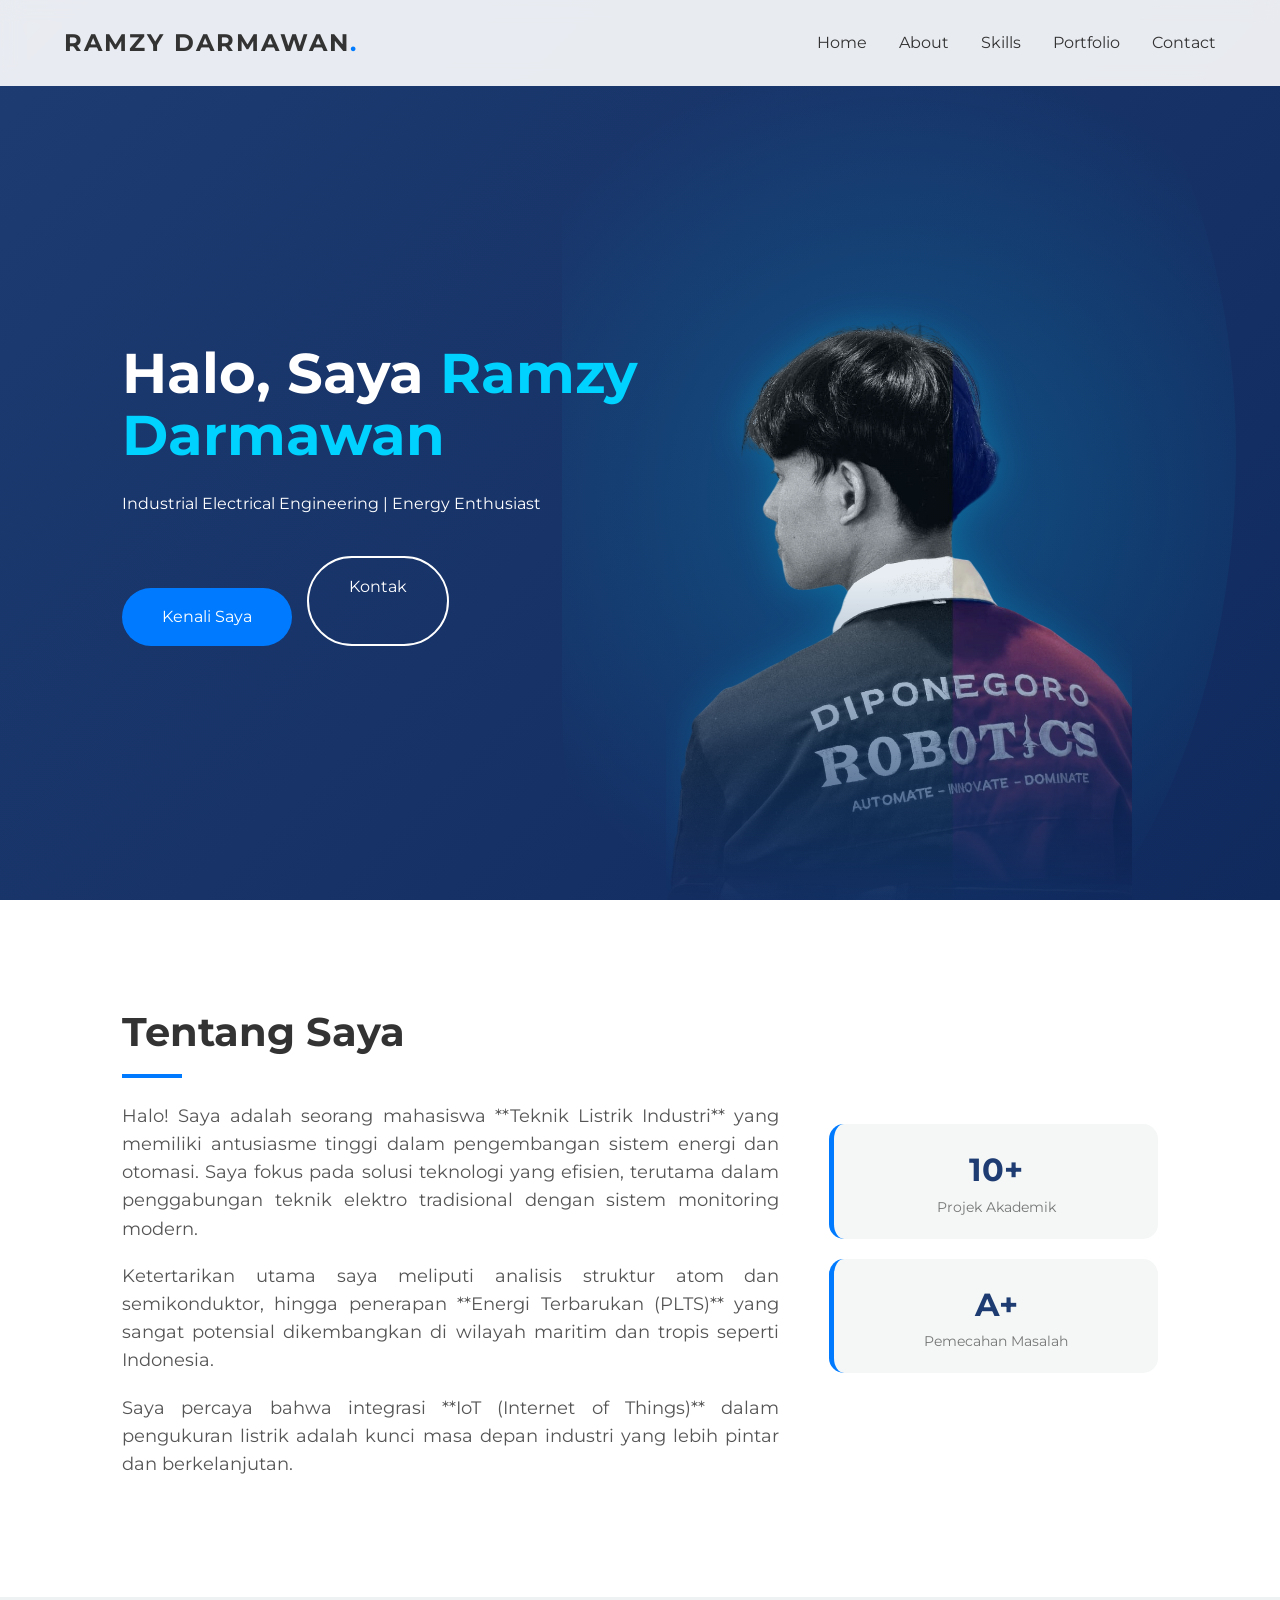
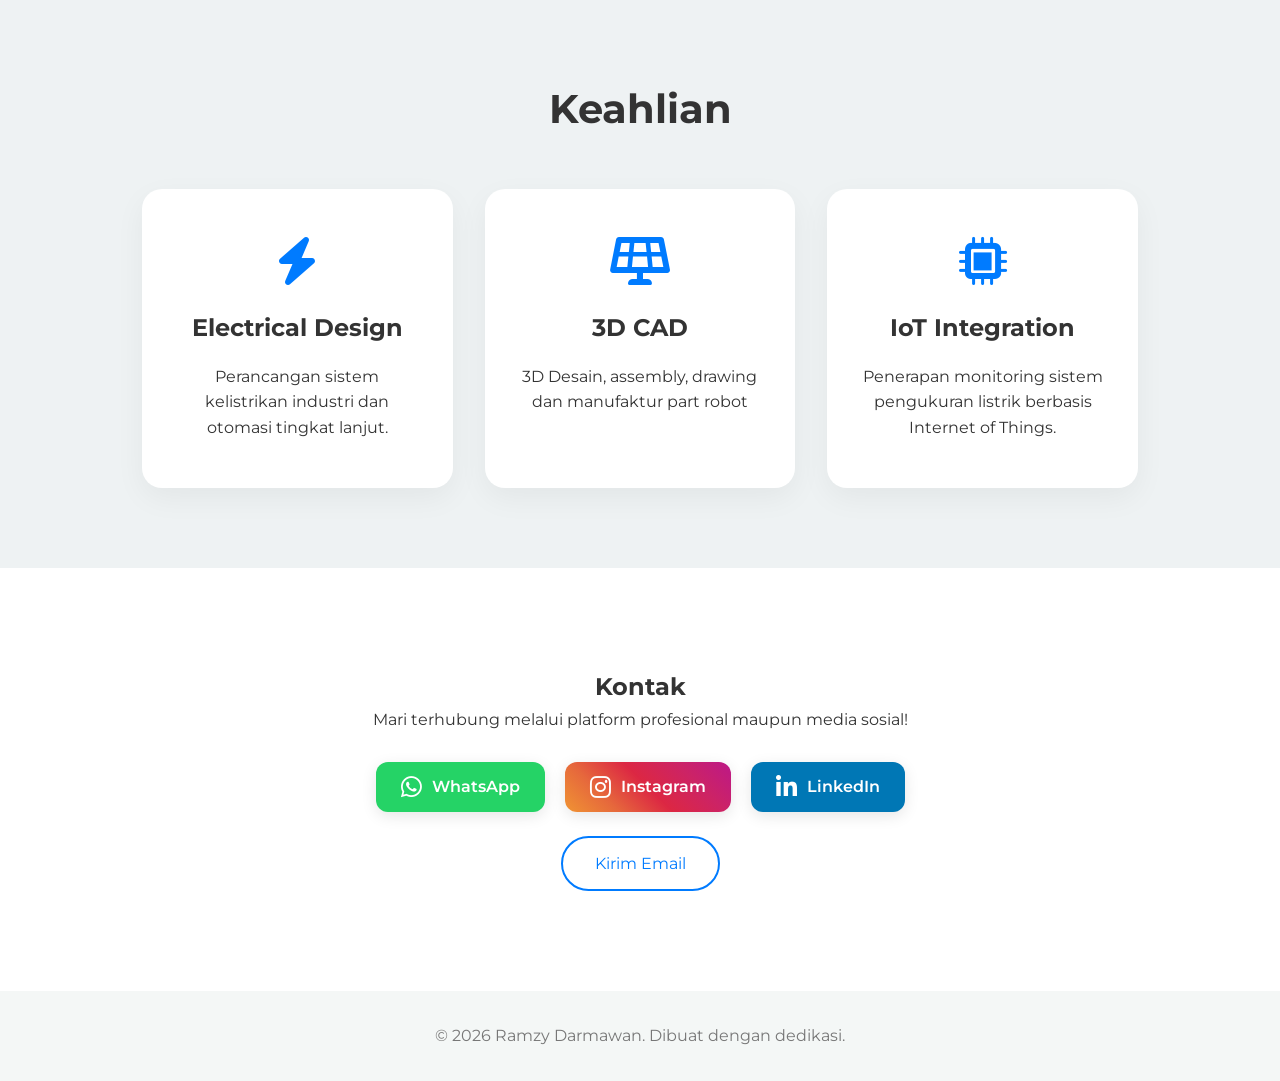
==== index.html @ 0d591571 "web utama" ====
<!DOCTYPE html>
<html lang="id">
<head>
    <meta charset="UTF-8">
    <meta name="viewport" content="width=device-width, initial-scale=1.0">
    <title>ramzy.com</title>
    
    <link rel="stylesheet" href="https://cdnjs.cloudflare.com/ajax/libs/font-awesome/6.0.0/css/all.min.css">
    
    <link rel="stylesheet" href="style.css">
    
    <link href="https://fonts.googleapis.com/css2?family=Montserrat:wght@300;400;700&display=swap" rel="stylesheet">
</head>
<body>
    <div id="preloader">
    <div class="loader">
        <div class="circle"></div>
        <div class="line"></div>
        <p>Loading<span>.</span><span>.</span><span>.</span></p>
    </div>
</div>

    <nav>
        <div class="logo">RAMZY DARMAWAN<span>.</span></div>
        <ul class="nav-links">
            <li><a href="#home">Home</a></li>
            <li><a href="#about">About</a></li>
            <li><a href="#skills">Skills</a></li>
            <li><a href="portofolio.html">Portfolio</a></li>
            <li><a href="#contact">Contact</a></li>
        </ul>
    </nav>

   <section id="home" class="hero">
        <div class="container hero-container">
            <div class="hero-content">
                <h1>Halo, Saya <span class="highlight">Ramzy Darmawan</span></h1>
                <p>Industrial Electrical Engineering | Energy Enthusiast</p>
                <div class="hero-btns">
                    <a href="#about" class="btn">Kenali Saya</a>
                    <a href="#contact" class="btn-outline-white">Kontak</a>
                </div>
            </div>
            
            <div class="hero-image-wrapper">
                <div class="abstract-shape"></div> <img src="foto-saya.png" alt="Foto Nama Anda" class="hero-img">
            </div>
        </div>
    </section>
    <section id="about" class="about">
        <div class="container">
            <div class="about-flex">
                <div class="about-text">
                    <h2>Tentang Saya</h2>
                    <p>Halo! Saya adalah seorang mahasiswa **Teknik Listrik Industri** yang memiliki antusiasme tinggi dalam pengembangan sistem energi dan otomasi. Saya fokus pada solusi teknologi yang efisien, terutama dalam penggabungan teknik elektro tradisional dengan sistem monitoring modern.</p>
                    <p>Ketertarikan utama saya meliputi analisis struktur atom dan semikonduktor, hingga penerapan **Energi Terbarukan (PLTS)** yang sangat potensial dikembangkan di wilayah maritim dan tropis seperti Indonesia.</p>
                    <p>Saya percaya bahwa integrasi **IoT (Internet of Things)** dalam pengukuran listrik adalah kunci masa depan industri yang lebih pintar dan berkelanjutan.</p>
                </div>
                <div class="about-stats">
                    <div class="stat-item">
                        <span>10+</span>
                        <p>Projek Akademik</p>
                    </div>
                    <div class="stat-item">
                        <span>A+</span>
                        <p>Pemecahan Masalah</p>
                    </div>
                </div>
            </div>
        </div>
    </section>
    <section id="skills" class="skills">
        <div class="container">
            <h2>Keahlian</h2>
            <div class="skills-grid">
                <div class="skill-card">
                    <i class="fas fa-bolt"></i>
                    <h3>Electrical Design</h3>
                    <p>Perancangan sistem kelistrikan industri dan otomasi tingkat lanjut.</p>
                </div>
                <div class="skill-card">
                    <i class="fas fa-solar-panel"></i>
                    <h3>3D CAD</h3>
                    <p>3D Desain, assembly, drawing dan manufaktur part robot</p>
                </div>
                <div class="skill-card">
                    <i class="fas fa-microchip"></i>
                    <h3>IoT Integration</h3>
                    <p>Penerapan monitoring sistem pengukuran listrik berbasis Internet of Things.</p>
                </div>
            </div>
        </div>
    </section>
    <section id="contact" class="contact">
        <div class="container">
            <h2>Kontak</h2>
            <p>Mari terhubung melalui platform profesional maupun media sosial!</p>
            
            <div class="social-links">
                <a href="https://wa.me/6288289019614" target="_blank" class="social-icon whatsapp">
                    <i class="fab fa-whatsapp"></i>
                    <span>WhatsApp</span>
                </a>

                <a href="https://instagram.com/ramzydrrmwn" target="_blank" class="social-icon instagram">
                    <i class="fab fa-instagram"></i>
                    <span>Instagram</span>
                </a>

                <a href="https://www.linkedin.com/in/ramzy-darmawan-42769236a?utm_source=share_via&utm_content=profile&utm_medium=member_android" target="_blank" class="social-icon linkedin">
                    <i class="fab fa-linkedin-in"></i>
                    <span>LinkedIn</span>
                </a>
            </div>

            <div class="email-direct">
                <a href="mailto:ramzydarmawan0@gmail.com" class="btn-outline">Kirim Email</a>
            </div>
        </div>
    </section>

    <footer>
        <p>&copy; 2026 Ramzy Darmawan. Dibuat dengan dedikasi.</p>
    </footer>

    <script src="script.js"></script>

</body>
</html>
---- style.css ----
/* Reset & Base Styles */
/* DASAR */
* { margin: 0; padding: 0; box-sizing: border-box; }
body { font-family: 'Montserrat', sans-serif; line-height: 1.6; color: #333; scroll-behavior: smooth; background-color: #f4f7f6; }
.container { max-width: 1100px; margin: auto; padding: 0 2rem; }

/* NAVIGASI */
nav { display: flex; justify-content: space-between; align-items: center; padding: 1.5rem 5%; background: rgba(255, 255, 255, 0.9); backdrop-filter: blur(10px); position: fixed; width: 100%; top: 0; z-index: 1000; }
.logo { font-size: 1.5rem; font-weight: 700; letter-spacing: 2px; }
.logo span { color: #007bff; }
.nav-links { display: flex; list-style: none; }
.nav-links li a { text-decoration: none; color: #333; margin-left: 2rem; transition: 0.3s; }
.nav-links li a:hover { color: #007bff; }

/* HERO */
.hero { height: 100vh; background: linear-gradient(135deg, #1e3c72 0%, #2a5298 100%); color: white; display: flex; align-items: center; justify-content: center; text-align: center; }
.hero h1 { font-size: 3.5rem; }
.highlight { color: #00d2ff; }
.btn { display: inline-block; padding: 1rem 2.5rem; background: #007bff; color: white; text-decoration: none; border-radius: 50px; margin-top: 2rem; transition: 0.3s; }

/* KONTAK & SOSIAL MEDIA */
.contact { padding: 100px 0; text-align: center; background: white; }
.social-links { display: flex; justify-content: center; gap: 20px; margin-top: 30px; flex-wrap: wrap; }
.social-icon { text-decoration: none; display: flex; align-items: center; padding: 12px 25px; border-radius: 12px; color: white; font-weight: 600; transition: 0.3s; box-shadow: 0 4px 15px rgba(0,0,0,0.1); }
.social-icon i { font-size: 1.5rem; margin-right: 10px; }

.whatsapp { background-color: #25D366; }
.instagram { background: linear-gradient(45deg, #f09433 0%, #e6683c 25%, #dc2743 50%, #cc2366 75%, #bc1888 100%); }
.linkedin { background-color: #0077b5; }

.social-icon:hover { transform: translateY(-5px); filter: brightness(1.1); }
.btn-outline { display: inline-block; padding: 0.8rem 2rem; border: 2px solid #007bff; color: #007bff; text-decoration: none; border-radius: 50px; margin-top: 1.5rem; }

footer { text-align: center; padding: 2rem; color: #777; }

/* SKILLS SECTION */
.skills {
    padding: 80px 0;
    background: #eef2f3;
    text-align: center;
}

.skills h2 {
    font-size: 2.5rem;
    margin-bottom: 3rem;
}

.skills-grid {
    display: grid;
    grid-template-columns: repeat(auto-fit, minmax(280px, 1fr));
    gap: 2rem;
    padding: 0 20px;
}

.skill-card {
    background: white;
    padding: 3rem 2rem;
    border-radius: 20px;
    box-shadow: 0 10px 30px rgba(0,0,0,0.05);
    transition: 0.3s;
}

.skill-card i {
    font-size: 3rem;
    color: #007bff;
    margin-bottom: 1.5rem;
}

.skill-card h3 {
    margin-bottom: 1rem;
    font-size: 1.5rem;
}

.skill-card:hover {
    transform: translateY(-10px);
    box-shadow: 0 15px 40px rgba(0,0,0,0.1);
}

/* ABOUT SECTION */
.about {
    padding: 100px 0;
    background: white;
}

.about-flex {
    display: flex;
    align-items: center;
    gap: 50px;
    flex-wrap: wrap; /* Agar rapi saat dibuka di HP */
}

.about-text {
    flex: 2;
    min-width: 300px;
}

.about-text h2 {
    font-size: 2.5rem;
    margin-bottom: 1.5rem;
    position: relative;
}

/* Garis dekorasi di bawah judul About */
.about-text h2::after {
    content: '';
    display: block;
    width: 60px;
    height: 4px;
    background: #007bff;
    margin-top: 10px;
}

.about-text p {
    margin-bottom: 1.2rem;
    font-size: 1.1rem;
    color: #555;
    text-align: justify;
}

.about-stats {
    flex: 1;
    display: flex;
    flex-direction: column;
    gap: 20px;
    min-width: 250px;
}

.stat-item {
    background: #f4f7f6;
    padding: 20px;
    border-radius: 15px;
    text-align: center;
    border-left: 5px solid #007bff;
}

.stat-item span {
    font-size: 2rem;
    font-weight: 700;
    color: #1e3c72;
    display: block;
}

.stat-item p {
    font-size: 0.9rem;
    color: #777;
    margin: 0;
}

/* Penyesuaian Mobile */
@media (max-width: 768px) {
    .about-flex {
        flex-direction: column;
        text-align: center;
    }
    .about-text h2::after {
        margin: 10px auto;
    }
}

/* --- UPDATE PADA HERO SECTION --- */

.hero {
    min-height: 100vh;
    /* Kita gunakan warna gelap di awal agar menyatu saat foto memudar ke bawah */
    background: linear-gradient(135deg, #1e3c72 0%, #102a5e 100%);
    color: white;
    display: flex;
    align-items: center;
    position: relative;
    overflow: hidden; /* Agar bentuk abstrak tidak keluar jalur */
    padding-top: 80px; /* Jarak agar tidak tertutup nav */
}

/* Container khusus Hero agar flex-direction bisa diatur di mobile */
.hero-container {
    display: flex;
    align-items: center;
    justify-content: space-between;
    width: 100%;
}

/* Sisi Teks */
.hero-content {
    flex: 1;
    text-align: left;
    z-index: 10; /* Agar teks di atas bentuk abstrak */
}

.hero-content h1 {
    font-size: 3.5rem;
    line-height: 1.1;
    margin-bottom: 1.5rem;
}

.hero-btns {
    display: flex;
    gap: 15px;
    margin-top: 2.5rem;
}

/* Tombol Putih Transparan di Hero */
.btn-outline-white {
    display: inline-block;
    padding: 1rem 2.5rem;
    border: 2px solid white;
    color: white;
    text-decoration: none;
    border-radius: 50px;
    transition: 0.3s;
}

.btn-outline-white:hover {
    background: white;
    color: #1e3c72;
}

/* --- SISI FOTO DENGAN EFEK ABSTRAK --- */
.hero-image-wrapper {
    flex: 1;
    display: flex;
    justify-content: center;
    align-items: center;
    position: relative;
    height: 100%;
}

.hero-img {
    max-width: 90%;
    height: auto;
    object-fit: cover;
    z-index: 5;
    
    /* Trik 1: CSS MASKING - Membuat bagian bawah foto memudar */
    -webkit-mask-image: linear-gradient(to bottom, black 60%, transparent 100%);
    mask-image: linear-gradient(to bottom, black 60%, transparent 100%);
    
    /* Trik 2: Opacity sedikit diturunkan agar warna background tembus */
    opacity: 0.9;
    
    /* Trik 3: Filter untuk menyatukan warna (Opsional, matikan jika ingin warna asli) */
    filter: brightness(1.1) contrast(1.1) saturate(0.9) drop-shadow(0 0 20px rgba(0,210,255,0.3));
}

/* Bentuk Abstrak di Belakang Foto */
.abstract-shape {
    position: absolute;
    width: 130%;
    height: 130%;
    background: radial-gradient(circle, rgba(0,210,255,0.2) 0%, rgba(30,60,114,0) 70%);
    border-radius: 45% 55% 70% 30% / 30% 60% 70% 40%; /* Bentuk tidak beraturan */
    animation: morph 10s linear infinite; /* Animasi bergerak pelan */
    z-index: 1;
}

/* Animasi untuk bentuk abstrak */
@keyframes morph {
    0% { border-radius: 45% 55% 70% 30% / 30% 60% 70% 40%; transform: rotate(0deg); }
    50% { border-radius: 70% 30% 30% 70% / 60% 30% 60% 40%; transform: rotate(180deg); }
    100% { border-radius: 45% 55% 70% 30% / 30% 60% 70% 40%; transform: rotate(360deg); }
}

/* Responsivitas Mobile */
@media (max-width: 992px) {
    .hero-container {
        flex-direction: column-reverse; /* Foto di atas teks saat mobile */
        text-align: center;
        padding-bottom: 50px;
    }
    .hero-content {
        text-align: center;
        padding-top: 30px;
    }
    .hero-content h1 { font-size: 2.5rem; }
    .hero-btns { justify-content: center; }
    .hero-image-wrapper { width: 100%; margin-top: 20px; }
    .hero-img { max-width: 70%; }
}

/* Styling untuk Sticky Nav yang diaktifkan JS */
.nav-active {
    background: white !important;
    box-shadow: 0 5px 20px rgba(0,0,0,0.1);
    padding: 1rem 5% !important;
}

/* Styling untuk Animasi Muncul (Scroll Reveal) */
.hidden {
    opacity: 0;
    transform: translateY(30px);
    transition: all 0.8s ease-out;
}

.show {
    opacity: 1;
    transform: translateY(0);
}

/* Delay agar skill card muncul bergantian */
.skill-card:nth-child(2) { transition-delay: 0.2s; }
.skill-card:nth-child(3) { transition-delay: 0.4s; }

/* PORTOFOLIO PAGE STYLES */
.portofolio-header {
    padding: 150px 0 60px;
    background: #f4f7f6;
    text-align: center;
}

.portofolio-header h1 { font-size: 3rem; color: #1e3c72; }

.portofolio-grid {
    display: grid;
    grid-template-columns: repeat(auto-fit, minmax(320px, 1fr));
    gap: 30px;
    padding: 60px 0;
}

.portofolio-card {
    background: white;
    border-radius: 15px;
    overflow: hidden;
    box-shadow: 0 10px 20px rgba(0,0,0,0.05);
    transition: 0.3s;
}

.card-image {
    position: relative;
    height: 220px;
    background: #ddd; /* Warna pengganti jika gambar belum ada */
}

.card-image img {
    width: 100%;
    height: 100%;
    object-fit: cover;
}

.card-overlay {
    position: absolute;
    top: 15px;
    left: 15px;
}

.card-overlay span {
    background: #007bff;
    color: white;
    padding: 5px 15px;
    border-radius: 20px;
    font-size: 0.8rem;
    font-weight: 700;
}

.card-info {
    padding: 25px;
}

.card-info h3 { margin-bottom: 10px; color: #333; }
.card-info p { color: #777; font-size: 0.95rem; margin-bottom: 20px; }

.read-more {
    text-decoration: none;
    color: #007bff;
    font-weight: 700;
    font-size: 0.9rem;
}

.portofolio-card:hover {
    transform: translateY(-10px);
    box-shadow: 0 20px 40px rgba(0,0,0,0.1);
}

.active-link {
    color: #007bff !important;
    font-weight: 700;
}

/* --- PRELOADER STYLES --- */
#preloader {
    position: fixed;
    top: 0;
    left: 0;
    width: 100%;
    height: 100vh;
    background: #1e3c72; /* Warna senada dengan Hero */
    display: flex;
    justify-content: center;
    align-items: center;
    z-index: 9999; /* Pastikan di atas segalanya */
    transition: opacity 0.8s ease, visibility 0.8s;
}

.loader {
    text-align: center;
    color: white;
}

.circle {
    width: 50px;
    height: 50px;
    border: 5px solid rgba(255, 255, 255, 0.1);
    border-top: 5px solid #00d2ff;
    border-radius: 50%;
    margin: 0 auto 20px;
    animation: spin 1s linear infinite;
}

.line {
    width: 100px;
    height: 3px;
    background: rgba(255, 255, 255, 0.1);
    position: relative;
    overflow: hidden;
    margin: 10px auto;
}

.line::after {
    content: '';
    position: absolute;
    left: -100%;
    width: 100%;
    height: 100%;
    background: #00d2ff;
    animation: loading-line 1.5s infinite;
}

#preloader p {
    font-family: 'Montserrat', sans-serif;
    letter-spacing: 3px;
    font-size: 0.8rem;
    text-transform: uppercase;
}

/* Animasi Putar & Garis */
@keyframes spin {
    to { transform: rotate(360deg); }
}

@keyframes loading-line {
    to { left: 100%; }
}

/* Class untuk menghilangkan loader (dipicu JS) */
.preloader-hidden {
    opacity: 0;
    visibility: hidden;
}

/* Tambahkan ini di style.css */
.hero-content {
    animation: fadeInUp 1.2s ease forwards;
    opacity: 0; /* Mulai dari tidak terlihat */
}

@keyframes fadeInUp {
    from {
        opacity: 0;
        transform: translateY(30px);
    }
    to {
        opacity: 1;
        transform: translateY(0);
    }
}

/* --- CV SECTION STYLES --- */
.cv-section {
    padding: 80px 0;
    background: #eef2f3;
}

.cv-box {
    background: linear-gradient(135deg, #1e3c72 0%, #2a5298 100%);
    border-radius: 20px;
    padding: 50px;
    display: flex;
    align-items: center;
    justify-content: space-between;
    color: white;
    box-shadow: 0 15px 35px rgba(30, 60, 114, 0.2);
}

.cv-content {
    flex: 2;
}

.cv-content h2 {
    font-size: 2.2rem;
    margin-bottom: 15px;
}

.cv-content p {
    font-size: 1.1rem;
    margin-bottom: 30px;
    opacity: 0.9;
}

.cv-actions {
    display: flex;
    gap: 15px;
    flex-wrap: wrap;
}

.btn-cv {
    background: #00d2ff;
    color: #1e3c72;
    padding: 12px 25px;
    border-radius: 50px;
    text-decoration: none;
    font-weight: 700;
    display: flex;
    align-items: center;
    gap: 10px;
    transition: 0.3s;
}

.btn-cv:hover {
    transform: translateY(-3px);
    box-shadow: 0 5px 15px rgba(0, 210, 255, 0.4);
    background: white;
}

.btn-cv-outline {
    border: 2px solid white;
    color: white;
    padding: 12px 25px;
    border-radius: 50px;
    text-decoration: none;
    font-weight: 700;
    display: flex;
    align-items: center;
    gap: 10px;
    transition: 0.3s;
}

.btn-cv-outline:hover {
    background: white;
    color: #1e3c72;
}

.cv-icon {
    flex: 1;
    font-size: 8rem;
    text-align: right;
    opacity: 0.2;
}

/* Responsivitas Mobile */
@media (max-width: 768px) {
    .cv-box {
        flex-direction: column;
        text-align: center;
        padding: 30px;
    }
    .cv-icon {
        display: none; /* Sembunyikan ikon di HP agar hemat tempat */
    }
    .cv-actions {
        justify-content: center;
    }
}
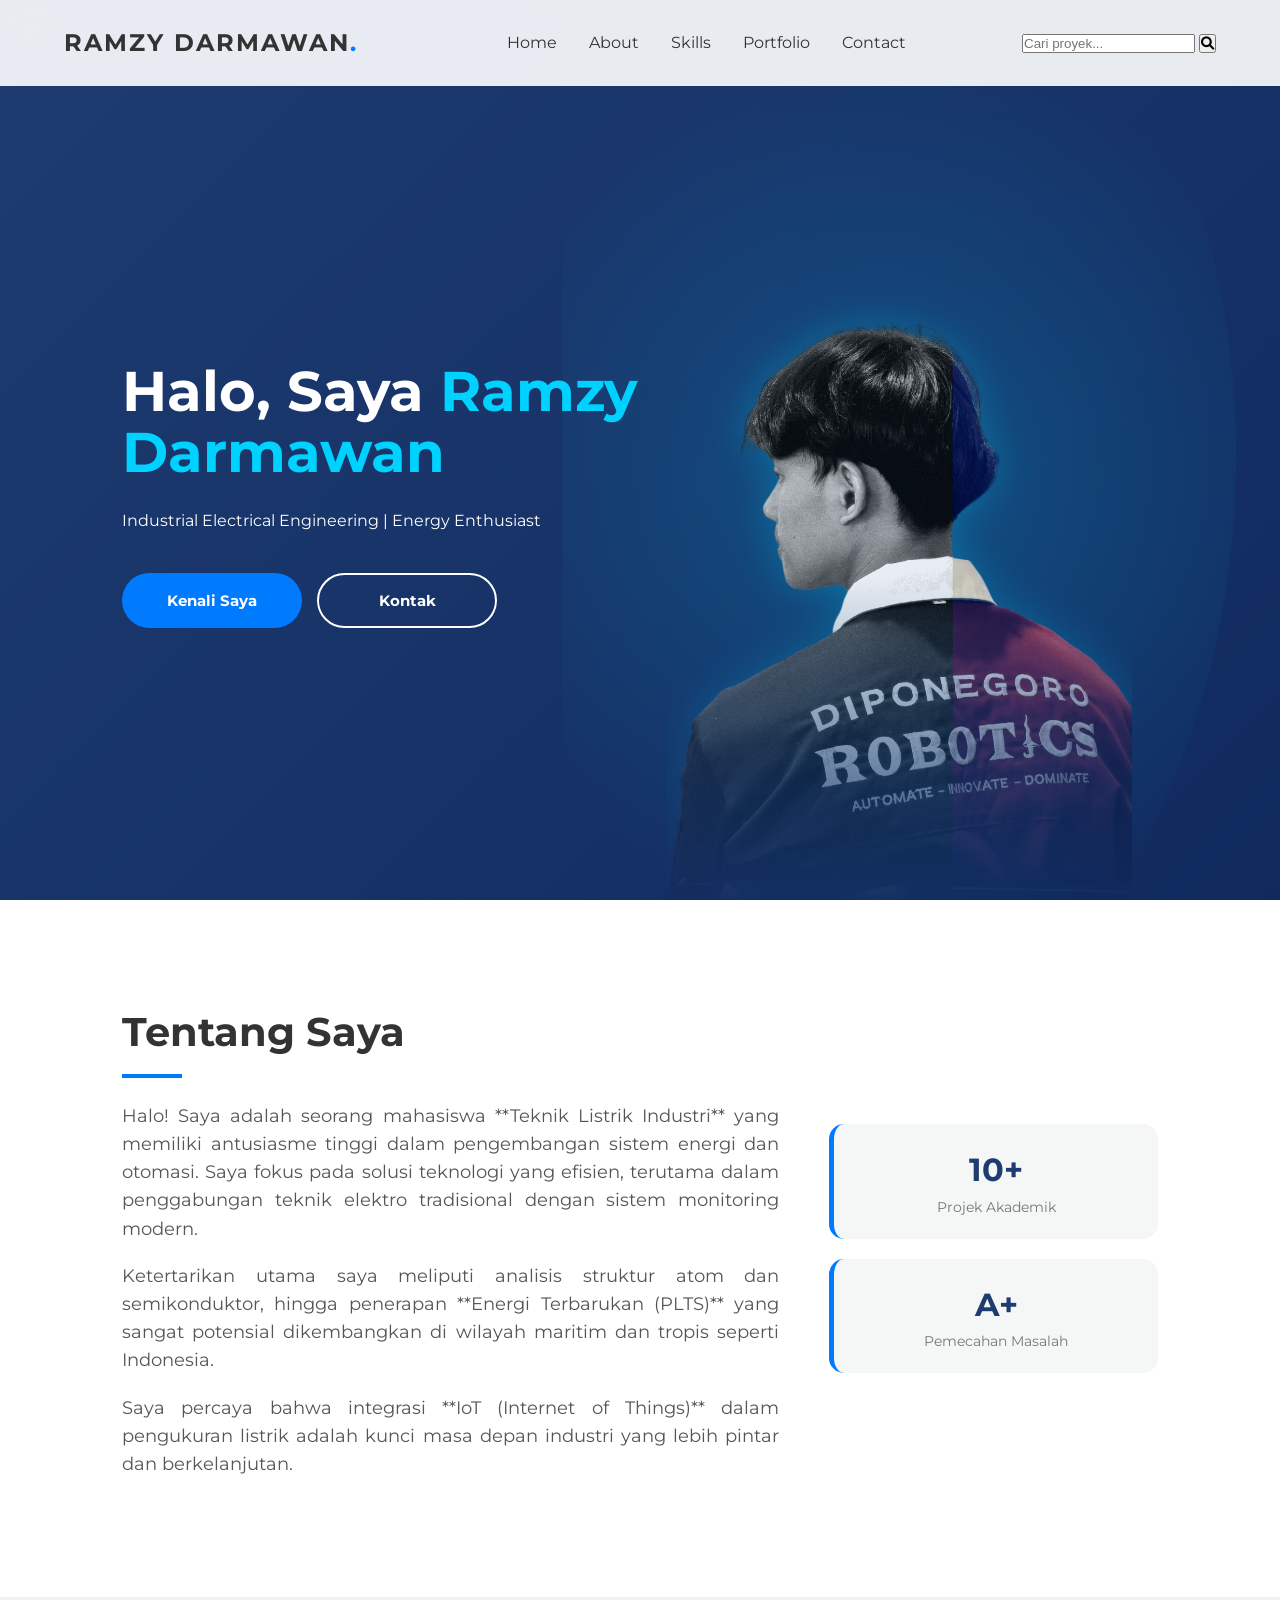
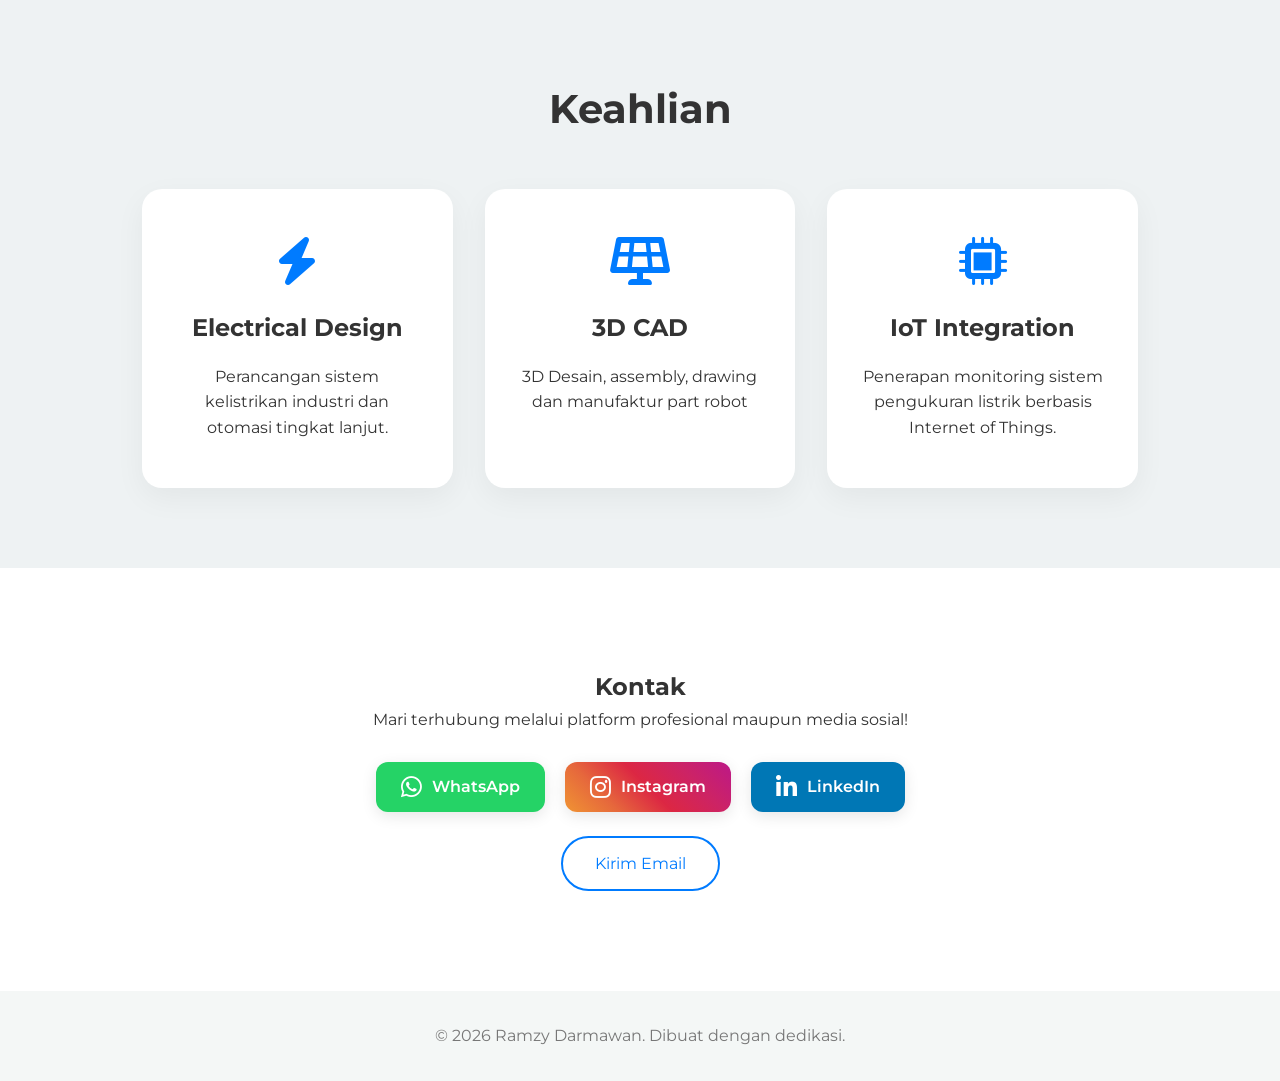
==== commit a39d611d: "Update index.html" ====
--- a/index.html
+++ b/index.html
@@ -29,6 +29,10 @@
             <li><a href="portofolio.html">Portfolio</a></li>
             <li><a href="#contact">Contact</a></li>
         </ul>
+        <div class="search-container">
+            <input type="text" id="search-input" placeholder="Cari proyek...">
+            <button id="search-btn"><i class="fas fa-search"></i></button>
+        </div>
     </nav>
 
    <section id="home" class="hero">
@@ -126,4 +130,4 @@
     <script src="script.js"></script>
 
 </body>
-</html>+</html>
--- a/style.css
+++ b/style.css
@@ -192,21 +192,54 @@
     margin-bottom: 1.5rem;
 }
 
+/* --- GANTI KODE TADI DENGAN INI --- */
+
 .hero-btns {
     display: flex;
+     align-items: center;
+    justify-content: flex-start;
     gap: 15px;
     margin-top: 2.5rem;
 }
 
-/* Tombol Putih Transparan di Hero */
-.btn-outline-white {
-    display: inline-block;
-    padding: 1rem 2.5rem;
-    border: 2px solid white;
-    color: white;
+/* Base style untuk semua tombol di Hero agar ukurannya SAMA */
+.btn, .btn-outline-white {
+     margin: 0;
+    display: flex;            /* Menggunakan flex agar teks di tengah */
+    align-items: center;      /* Rata tengah vertikal */
+    justify-content: center;   /* Rata tengah horizontal */
+    
+    /* Tentukan ukuran tetap di sini */
+    width: 180px;             /* Lebar tombol */
+    height: 55px;             /* Tinggi tombol */
+    
     text-decoration: none;
     border-radius: 50px;
+    font-weight: 700;
     transition: 0.3s;
+    font-size: 0.95rem;
+    
+    /* Penting: Agar border tidak menambah ukuran luar tombol */
+    box-sizing: border-box; 
+}
+
+/* Warna Tombol Biru (Kenali Saya) */
+.btn {
+    background: #007bff;
+    color: white;
+    border: none;
+}
+
+.btn:hover {
+    transform: translateY(-3px);
+    box-shadow: 0 10px 20px rgba(0, 123, 255, 0.3);
+}
+
+/* Warna Tombol Outline (Kontak) */
+.btn-outline-white {
+    border: 2px solid white;
+    color: white;
+    background: transparent;
 }
 
 .btn-outline-white:hover {
@@ -557,4 +590,4 @@
     .cv-actions {
         justify-content: center;
     }
-}+}
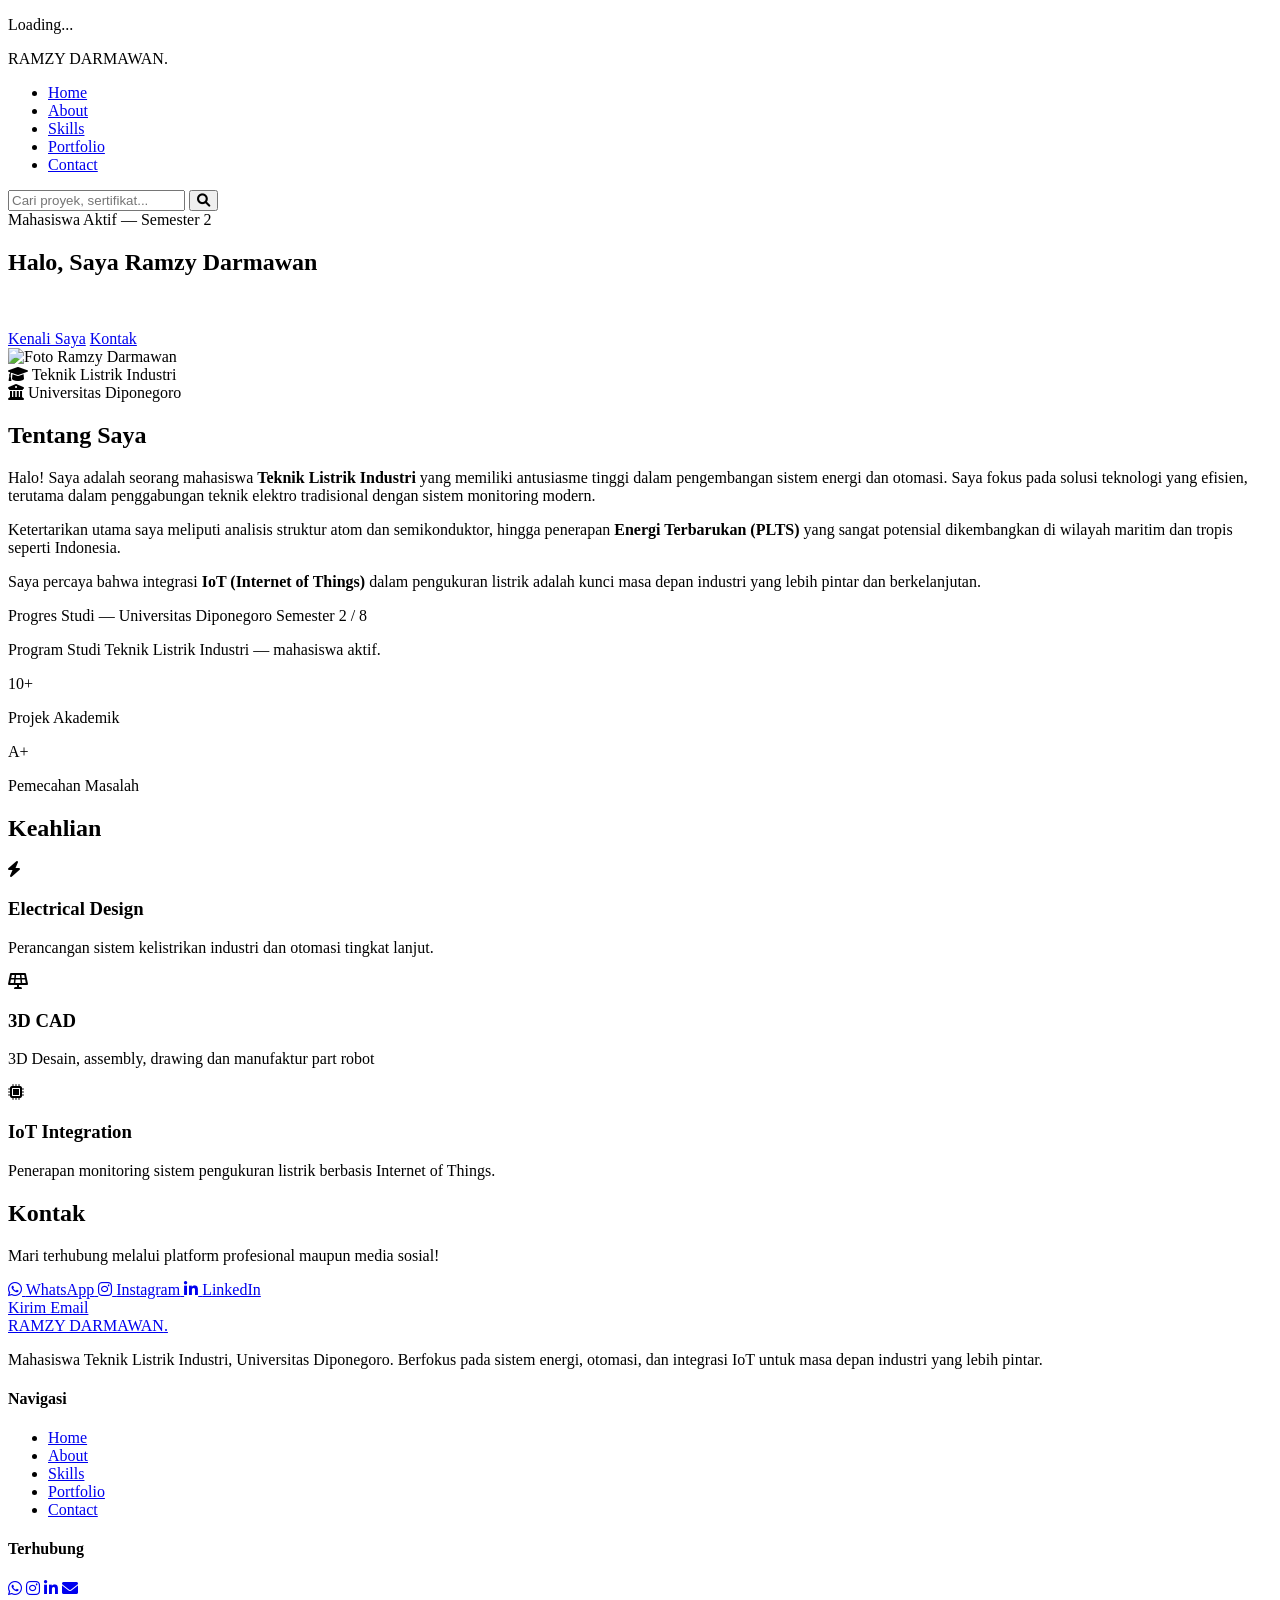
==== commit 182b2ad8: "Revise index.html for content and structure updates Updated the content and structure of the index.h" ====
--- a/index.html
+++ b/index.html
@@ -3,22 +3,20 @@
 <head>
     <meta charset="UTF-8">
     <meta name="viewport" content="width=device-width, initial-scale=1.0">
-    <title>ramzy.com</title>
-    
+    <title>Ramzy Darmawan | Teknik Listrik Industri</title>
+
     <link rel="stylesheet" href="https://cdnjs.cloudflare.com/ajax/libs/font-awesome/6.0.0/css/all.min.css">
-    
-    <link rel="stylesheet" href="style.css">
-    
+    <link rel="stylesheet" href="assets/css/style.css">
     <link href="https://fonts.googleapis.com/css2?family=Montserrat:wght@300;400;700&display=swap" rel="stylesheet">
 </head>
 <body>
     <div id="preloader">
-    <div class="loader">
-        <div class="circle"></div>
-        <div class="line"></div>
-        <p>Loading<span>.</span><span>.</span><span>.</span></p>
+        <div class="loader">
+            <div class="circle"></div>
+            <div class="line"></div>
+            <p>Loading<span>.</span><span>.</span><span>.</span></p>
+        </div>
     </div>
-</div>
 
     <nav>
         <div class="logo">RAMZY DARMAWAN<span>.</span></div>
@@ -30,35 +28,51 @@
             <li><a href="#contact">Contact</a></li>
         </ul>
         <div class="search-container">
-            <input type="text" id="search-input" placeholder="Cari proyek...">
+            <input type="text" id="search-input" placeholder="Cari proyek, sertifikat...">
             <button id="search-btn"><i class="fas fa-search"></i></button>
         </div>
     </nav>
 
-   <section id="home" class="hero">
+    <section id="home" class="hero">
         <div class="container hero-container">
             <div class="hero-content">
+                <div class="hero-badge"><span class="dot"></span> Mahasiswa Aktif &mdash; Semester 2</div>
                 <h1>Halo, Saya <span class="highlight">Ramzy Darmawan</span></h1>
-                <p>Industrial Electrical Engineering | Energy Enthusiast</p>
+                <p class="hero-role"><span id="hero-role-text"></span><span class="cursor">&nbsp;</span></p>
                 <div class="hero-btns">
                     <a href="#about" class="btn">Kenali Saya</a>
                     <a href="#contact" class="btn-outline-white">Kontak</a>
                 </div>
             </div>
-            
+
             <div class="hero-image-wrapper">
-                <div class="abstract-shape"></div> <img src="foto-saya.png" alt="Foto Nama Anda" class="hero-img">
+                <div class="abstract-shape"></div>
+                <img src="assets/img/foto-saya.png" alt="Foto Ramzy Darmawan" class="hero-img">
+                <div class="hero-floating-chip chip-1"><i class="fas fa-graduation-cap"></i> Teknik Listrik Industri</div>
+                <div class="hero-floating-chip chip-2"><i class="fas fa-university"></i> Universitas Diponegoro</div>
             </div>
         </div>
     </section>
+
     <section id="about" class="about">
         <div class="container">
             <div class="about-flex">
                 <div class="about-text">
                     <h2>Tentang Saya</h2>
-                    <p>Halo! Saya adalah seorang mahasiswa **Teknik Listrik Industri** yang memiliki antusiasme tinggi dalam pengembangan sistem energi dan otomasi. Saya fokus pada solusi teknologi yang efisien, terutama dalam penggabungan teknik elektro tradisional dengan sistem monitoring modern.</p>
-                    <p>Ketertarikan utama saya meliputi analisis struktur atom dan semikonduktor, hingga penerapan **Energi Terbarukan (PLTS)** yang sangat potensial dikembangkan di wilayah maritim dan tropis seperti Indonesia.</p>
-                    <p>Saya percaya bahwa integrasi **IoT (Internet of Things)** dalam pengukuran listrik adalah kunci masa depan industri yang lebih pintar dan berkelanjutan.</p>
+                    <p>Halo! Saya adalah seorang mahasiswa <strong>Teknik Listrik Industri</strong> yang memiliki antusiasme tinggi dalam pengembangan sistem energi dan otomasi. Saya fokus pada solusi teknologi yang efisien, terutama dalam penggabungan teknik elektro tradisional dengan sistem monitoring modern.</p>
+                    <p>Ketertarikan utama saya meliputi analisis struktur atom dan semikonduktor, hingga penerapan <strong>Energi Terbarukan (PLTS)</strong> yang sangat potensial dikembangkan di wilayah maritim dan tropis seperti Indonesia.</p>
+                    <p>Saya percaya bahwa integrasi <strong>IoT (Internet of Things)</strong> dalam pengukuran listrik adalah kunci masa depan industri yang lebih pintar dan berkelanjutan.</p>
+
+                    <div class="about-progress">
+                        <div class="about-progress-label">
+                            <span>Progres Studi &mdash; Universitas Diponegoro</span>
+                            <span>Semester 2 / 8</span>
+                        </div>
+                        <div class="about-progress-bar">
+                            <div class="about-progress-fill"></div>
+                        </div>
+                        <p class="about-progress-note">Program Studi Teknik Listrik Industri &mdash; mahasiswa aktif.</p>
+                    </div>
                 </div>
                 <div class="about-stats">
                     <div class="stat-item">
@@ -73,33 +87,38 @@
             </div>
         </div>
     </section>
+
     <section id="skills" class="skills">
         <div class="container">
             <h2>Keahlian</h2>
             <div class="skills-grid">
-                <div class="skill-card">
+                <div class="skill-card" style="--meter: 85%;">
                     <i class="fas fa-bolt"></i>
                     <h3>Electrical Design</h3>
                     <p>Perancangan sistem kelistrikan industri dan otomasi tingkat lanjut.</p>
+                    <div class="skill-meter"><div class="skill-meter-fill"></div></div>
                 </div>
-                <div class="skill-card">
+                <div class="skill-card" style="--meter: 80%;">
                     <i class="fas fa-solar-panel"></i>
                     <h3>3D CAD</h3>
                     <p>3D Desain, assembly, drawing dan manufaktur part robot</p>
+                    <div class="skill-meter"><div class="skill-meter-fill"></div></div>
                 </div>
-                <div class="skill-card">
+                <div class="skill-card" style="--meter: 75%;">
                     <i class="fas fa-microchip"></i>
                     <h3>IoT Integration</h3>
                     <p>Penerapan monitoring sistem pengukuran listrik berbasis Internet of Things.</p>
+                    <div class="skill-meter"><div class="skill-meter-fill"></div></div>
                 </div>
             </div>
         </div>
     </section>
+
     <section id="contact" class="contact">
         <div class="container">
             <h2>Kontak</h2>
             <p>Mari terhubung melalui platform profesional maupun media sosial!</p>
-            
+
             <div class="social-links">
                 <a href="https://wa.me/6288289019614" target="_blank" class="social-icon whatsapp">
                     <i class="fab fa-whatsapp"></i>
@@ -123,11 +142,40 @@
         </div>
     </section>
 
-    <footer>
-        <p>&copy; 2026 Ramzy Darmawan. Dibuat dengan dedikasi.</p>
+    <footer class="site-footer">
+        <div class="container">
+            <div class="footer-grid">
+                <div class="footer-brand">
+                    <a href="index.html" class="logo">RAMZY DARMAWAN<span>.</span></a>
+                    <p>Mahasiswa Teknik Listrik Industri, Universitas Diponegoro. Berfokus pada sistem energi, otomasi, dan integrasi IoT untuk masa depan industri yang lebih pintar.</p>
+                </div>
+                <div class="footer-col">
+                    <h4>Navigasi</h4>
+                    <ul class="footer-nav-links">
+                        <li><a href="#home">Home</a></li>
+                        <li><a href="#about">About</a></li>
+                        <li><a href="#skills">Skills</a></li>
+                        <li><a href="portofolio.html">Portfolio</a></li>
+                        <li><a href="#contact">Contact</a></li>
+                    </ul>
+                </div>
+                <div class="footer-col">
+                    <h4>Terhubung</h4>
+                    <div class="footer-social">
+                        <a href="https://wa.me/6288289019614" target="_blank" aria-label="WhatsApp"><i class="fab fa-whatsapp"></i></a>
+                        <a href="https://instagram.com/ramzydrrmwn" target="_blank" aria-label="Instagram"><i class="fab fa-instagram"></i></a>
+                        <a href="https://www.linkedin.com/in/ramzy-darmawan-42769236a" target="_blank" aria-label="LinkedIn"><i class="fab fa-linkedin-in"></i></a>
+                        <a href="mailto:ramzydarmawan0@gmail.com" aria-label="Email"><i class="fas fa-envelope"></i></a>
+                    </div>
+                </div>
+            </div>
+            <div class="footer-bottom">
+                &copy; 2026 Ramzy Darmawan. Dibuat dengan dedikasi.
+            </div>
+        </div>
     </footer>
 
-    <script src="script.js"></script>
-
+    <script src="assets/js/search-data.js"></script>
+    <script src="assets/js/script.js"></script>
 </body>
 </html>
